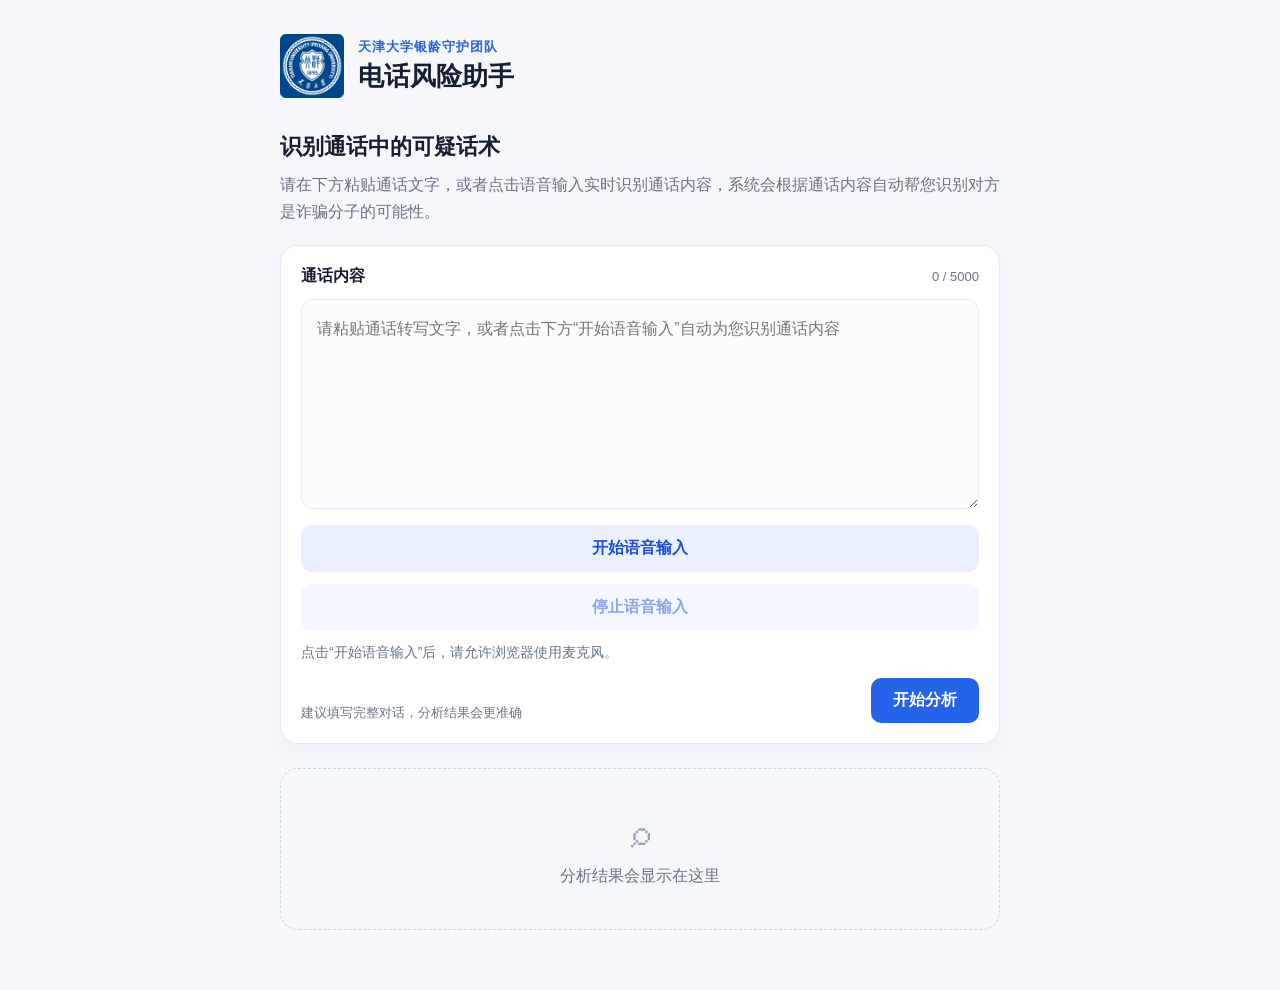
==== Anti-fraudGuardian/index.html @ eaddfd6e "Add files via upload program v0.1.0" ====
<!DOCTYPE html>
<html lang="zh-CN">
<head>
  <meta charset="UTF-8">
  <meta name="viewport" content="width=device-width, initial-scale=1.0">
  <meta name="theme-color" content="#f5f7fb">
  <title>天大银龄守护-电话风险助手</title>
  <link rel="stylesheet" href="styles/style.css">
</head>
<body>
  <main class="app">
    <header class="hero">
      <img
  class="logo"
  src="images/tju_badge_blue_padding.png"
  alt="天津大学校徽"
>
      <div>
        <p class="eyebrow">天津大学银龄守护团队</p>
        <h1>电话风险助手</h1>
      </div>
    </header>

    <section class="intro">
      <h2>识别通话中的可疑话术</h2>
      <p>
        请在下方粘贴通话文字，或者点击语音输入实时识别通话内容，系统会根据通话内容自动帮您识别对方是诈骗分子的可能性。
      </p>
    </section>

    <section class="input-card">
      <div class="section-title">
        <label for="transcript">通话内容</label>
        <span id="charCount">0 / 5000</span>
      </div>

      <textarea
        id="transcript"
        maxlength="5000"
        placeholder="请粘贴通话转写文字，或者点击下方“开始语音输入”自动为您识别通话内容"
      ></textarea>
    <div class="voice-controls">
      <button
        id="startVoiceButton"
        class="secondary-button"
        type="button"
      >
        开始语音输入
      </button>

      <button
        id="stopVoiceButton"
        class="secondary-button"
        type="button"
        disabled
      >
        停止语音输入
      </button>
    </div>

    <p id="voiceStatus" class="voice-status" role="status">
      点击“开始语音输入”后，请允许浏览器使用麦克风。
    </p>
      <div class="input-footer">
        <span class="hint">建议填写完整对话，分析结果会更准确</span>
        <button id="analyzeButton" class="primary-button">开始分析</button>
      </div>
    </section>

    <section id="emptyState" class="empty-state">
      <div class="empty-icon">⌕</div>
      <p>分析结果会显示在这里</p>
    </section>

    <section id="resultSection" class="result-section" hidden>
      <div id="riskCard" class="risk-card">
        <div class="risk-card-top">
          <div>
            <p class="result-label">综合判断</p>
            <h2 id="riskTitle">需要警惕</h2>
          </div>
          <div id="riskScore" class="risk-score">0</div>
        </div>
        <div class="score-track">
          <div id="scoreBar" class="score-bar"></div>
        </div>
        <p id="riskSummary" class="risk-summary"></p>
      </div>

      <div class="result-block">
        <div class="block-title">
          <span class="block-icon">标</span>
          <h3>可疑片段</h3>
        </div>
        <div id="highlightedText" class="highlighted-text"></div>
      </div>

      <div class="result-block">
        <div class="block-title">
          <span class="block-icon">!</span>
          <h3>风险线索</h3>
        </div>
        <div id="reasons" class="reasons"></div>
      </div>

      <div class="advice-card">
        <div class="block-title">
          <span class="block-icon">✓</span>
          <h3>建议</h3>
        </div>
        <p id="advice"></p>
      </div>

      <p class="disclaimer">
        本结果仅根据文字中的风险线索进行辅助判断，不能替代公安机关、银行或其他官方机构的判断。
      </p>

      <button id="resetButton" class="secondary-button">重新分析</button>
    </section>
  </main>

  <script src="scripts/app.js"></script>
  <script src="scripts/app.js"></script>
  <script src="scripts/voice.js"></script>
</body>
</html>
---- Anti-fraudGuardian/styles/style.css ----
:root {
  --blue: #2563eb;
  --blue-dark: #1d4ed8;
  --text: #172033;
  --muted: #687386;
  --border: #e5eaf1;
  --background: #f5f7fb;
  --white: #ffffff;
  --danger: #dc2626;
  --warning: #d97706;
  --safe: #15803d;
}

* {
  box-sizing: border-box;
}

body {
  margin: 0;
  min-width: 320px;
  background: var(--background);
  color: var(--text);
  font-family:
    -apple-system, BlinkMacSystemFont, "Segoe UI",
    "PingFang SC", "Microsoft YaHei", sans-serif;
}

button,
textarea {
  font: inherit;
}

.app {
  width: min(100% - 32px, 720px);
  margin: 0 auto;
  padding: 34px 0 60px;
}

.hero {
  display: flex;
  align-items: center;
  gap: 14px;
  margin-bottom: 34px;
}

.logo {
  display: block;
  width: 64px;
  height: 64px;
  flex: 0 0 64px;
  object-fit: contain;
}

.eyebrow {
  margin: 0 0 3px;
  color: var(--blue);
  font-size: 13px;
  font-weight: 700;
  letter-spacing: 0.08em;
}

h1,
h2,
h3,
p {
  margin-top: 0;
}

h1 {
  margin-bottom: 0;
  font-size: 26px;
}

.intro {
  margin-bottom: 20px;
}

.intro h2 {
  margin-bottom: 9px;
  font-size: 22px;
}

.intro p {
  margin-bottom: 0;
  color: var(--muted);
  line-height: 1.7;
}

.input-card,
.result-block,
.advice-card,
.risk-card {
  border: 1px solid var(--border);
  border-radius: 18px;
  background: var(--white);
  box-shadow: 0 8px 24px rgba(33, 50, 80, 0.05);
}

.input-card {
  padding: 20px;
}

.section-title,
.input-footer,
.risk-card-top,
.block-title {
  display: flex;
  align-items: center;
  justify-content: space-between;
}

.section-title {
  margin-bottom: 12px;
}

.section-title label {
  font-size: 16px;
  font-weight: 700;
}

.section-title span {
  color: var(--muted);
  font-size: 13px;
}

textarea {
  display: block;
  width: 100%;
  min-height: 210px;
  padding: 15px;
  resize: vertical;
  border: 1px solid var(--border);
  border-radius: 12px;
  outline: none;
  background: #fbfcfe;
  color: var(--text);
  font-size: 16px;
  line-height: 1.7;
}

textarea:focus {
  border-color: var(--blue);
  box-shadow: 0 0 0 3px rgba(37, 99, 235, 0.12);
}

.input-footer {
  align-items: flex-end;
  gap: 16px;
  margin-top: 14px;
}

.hint {
  color: var(--muted);
  font-size: 13px;
  line-height: 1.5;
}

button {
  cursor: pointer;
  border: 0;
  border-radius: 10px;
  font-weight: 700;
  transition: opacity 0.2s, transform 0.2s;
}

button:hover {
  opacity: 0.9;
}

button:active {
  transform: translateY(1px);
}

.primary-button {
  flex: 0 0 auto;
  padding: 12px 22px;
  background: var(--blue);
  color: white;
}

.secondary-button {
  width: 100%;
  padding: 13px;
  background: #eaf0ff;
  color: var(--blue-dark);
}

.empty-state {
  margin-top: 24px;
  padding: 42px 20px;
  border: 1px dashed #cbd5e1;
  border-radius: 18px;
  color: var(--muted);
  text-align: center;
}

.empty-state p {
  margin-bottom: 0;
}

.empty-icon {
  margin-bottom: 12px;
  color: #94a3b8;
  font-size: 38px;
}

.result-section {
  margin-top: 24px;
}

.risk-card {
  padding: 22px;
  border-top: 5px solid var(--warning);
}

.result-label {
  margin-bottom: 5px;
  color: var(--muted);
  font-size: 14px;
}

.risk-card h2 {
  margin-bottom: 0;
  font-size: 26px;
}

.risk-score {
  display: grid;
  width: 58px;
  height: 58px;
  place-items: center;
  border-radius: 50%;
  background: #fff1d6;
  color: var(--warning);
  font-size: 21px;
  font-weight: 800;
}

.score-track {
  height: 8px;
  margin: 22px 0 14px;
  overflow: hidden;
  border-radius: 10px;
  background: #edf0f5;
}

.score-bar {
  width: 0;
  height: 100%;
  border-radius: inherit;
  background: var(--warning);
  transition: width 0.5s ease;
}

.risk-summary {
  margin-bottom: 0;
  color: var(--muted);
  line-height: 1.6;
}

.result-block,
.advice-card {
  margin-top: 16px;
  padding: 20px;
}

.block-title {
  justify-content: flex-start;
  gap: 9px;
  margin-bottom: 14px;
}

.block-title h3 {
  margin-bottom: 0;
  font-size: 17px;
}

.block-icon {
  display: grid;
  width: 26px;
  height: 26px;
  place-items: center;
  border-radius: 8px;
  background: #eaf0ff;
  color: var(--blue);
  font-size: 14px;
  font-weight: 800;
}

.highlighted-text {
  padding: 15px;
  border-radius: 12px;
  background: #f8fafc;
  white-space: pre-wrap;
  line-height: 1.9;
}

.highlight {
  padding: 2px 4px;
  border-radius: 4px;
  background: #ffdfdf;
  color: #b42318;
  font-weight: 700;
}

.reasons {
  display: grid;
  gap: 10px;
}

.reason {
  padding: 13px 14px;
  border-radius: 10px;
  background: #fff8eb;
  color: #754d08;
  line-height: 1.6;
}

.reason strong {
  display: block;
  margin-bottom: 3px;
  color: #8a5a00;
}

.advice-card {
  background: #eff6ff;
}

.advice-card p {
  margin-bottom: 0;
  color: #24466f;
  line-height: 1.7;
}

.disclaimer {
  margin: 18px 4px;
  color: var(--muted);
  font-size: 12px;
  line-height: 1.6;
}

@media (max-width: 520px) {
  .app {
    width: min(100% - 22px, 720px);
    padding-top: 24px;
  }

  .input-footer {
    align-items: stretch;
    flex-direction: column;
  }

  .primary-button {
    width: 100%;
  }

  textarea {
    min-height: 230px;
  }
}

.voice-controls {
  display: flex;
  flex-wrap: wrap;
  gap: 12px;
  margin-top: 16px;
}

.voice-controls button:disabled {
  opacity: 0.5;
  cursor: not-allowed;
}

.voice-status {
  margin: 10px 0 0;
  color: #64748b;
  font-size: 14px;
  line-height: 1.6;
}
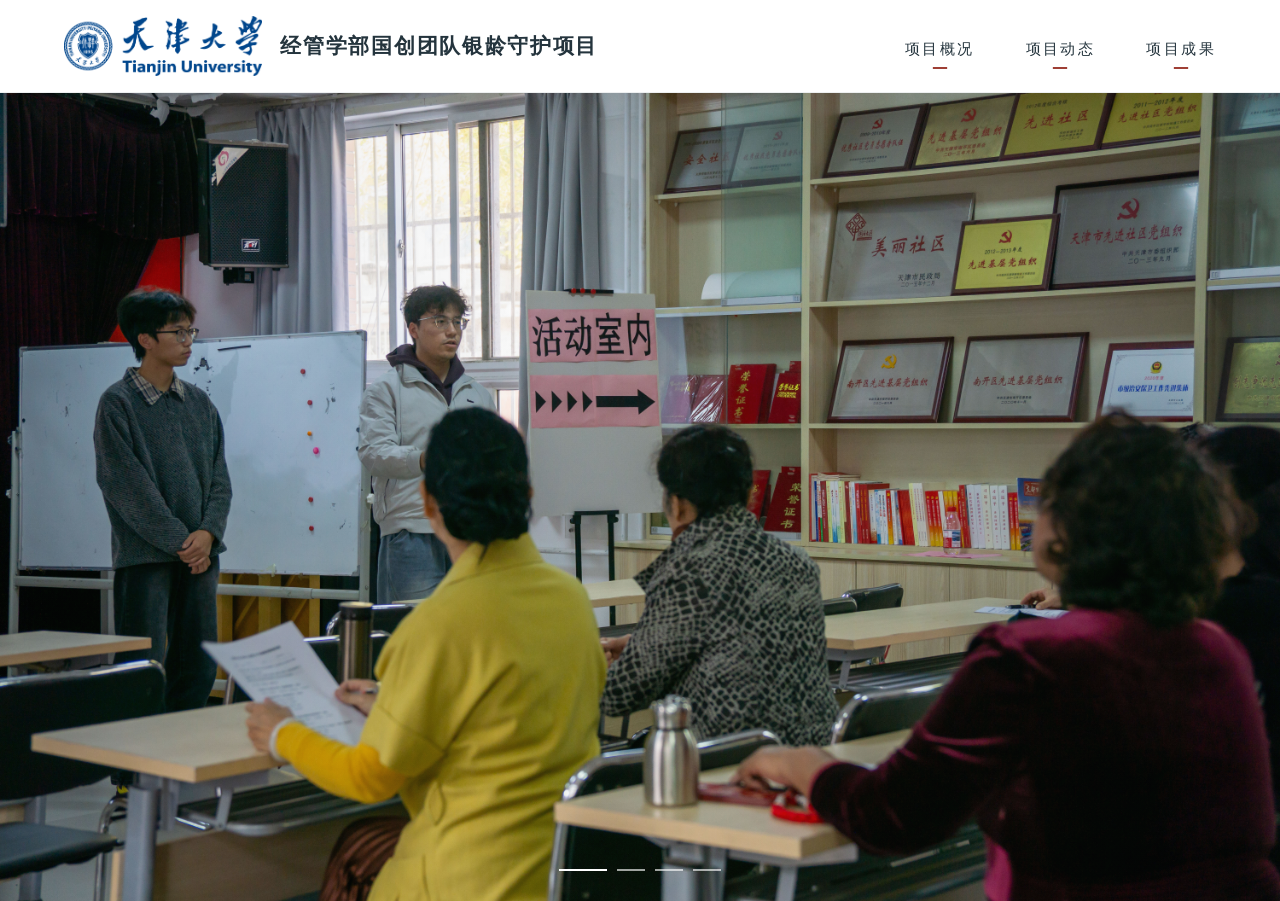
==== commit 3e4d7e63: "Add files via upload update the original folder" ====
--- a/Anti-fraudGuardian/index.html
+++ b/Anti-fraudGuardian/index.html
@@ -3,124 +3,62 @@
 <head>
   <meta charset="UTF-8">
   <meta name="viewport" content="width=device-width, initial-scale=1.0">
-  <meta name="theme-color" content="#f5f7fb">
-  <title>天大银龄守护-电话风险助手</title>
-  <link rel="stylesheet" href="styles/style.css">
+  <meta name="theme-color" content="#ffffff">
+  <title>经管学部国创团队银龄守护项目</title>
+  <link rel="stylesheet" href="styles/home.css">
 </head>
 <body>
-  <main class="app">
-    <header class="hero">
+  <header class="site-header">
+    <a class="brand" href="#" aria-label="银龄守护项目首页">
       <img
-  class="logo"
-  src="images/tju_badge_blue_padding.png"
-  alt="天津大学校徽"
->
-      <div>
-        <p class="eyebrow">天津大学银龄守护团队</p>
-        <h1>电话风险助手</h1>
-      </div>
-    </header>
+        class="brand-logo"
+        src="images/tju_tp.png"
+        alt="天津大学校徽"
+      >
+      <span class="brand-title">经管学部国创团队银龄守护项目</span>
+    </a>
 
-    <section class="intro">
-      <h2>识别通话中的可疑话术</h2>
-      <p>
-        请在下方粘贴通话文字，或者点击语音输入实时识别通话内容，系统会根据通话内容自动帮您识别对方是诈骗分子的可能性。
-      </p>
+    <nav class="main-nav" aria-label="主导航">
+      <a href="overview.html">项目概况</a>
+      <a href="#" class="news-link">项目动态</a>
+      <a href="results.html">项目成果</a>
+    </nav>
+
+    <button class="menu-button" type="button" aria-label="打开导航菜单" aria-expanded="false">
+      <span></span>
+      <span></span>
+      <span></span>
+    </button>
+  </header>
+
+  <main>
+    <section class="hero-carousel" aria-label="项目图片轮播">
+      <div class="carousel-track"></div>
+
+      <button class="carousel-control carousel-prev" type="button" aria-label="上一张图片">
+        <span aria-hidden="true">‹</span>
+      </button>
+
+      <button class="carousel-control carousel-next" type="button" aria-label="下一张图片">
+        <span aria-hidden="true">›</span>
+      </button>
+
+      <div class="carousel-dots" aria-label="选择轮播图片"></div>
     </section>
 
-    <section class="input-card">
-      <div class="section-title">
-        <label for="transcript">通话内容</label>
-        <span id="charCount">0 / 5000</span>
-      </div>
-
-      <textarea
-        id="transcript"
-        maxlength="5000"
-        placeholder="请粘贴通话转写文字，或者点击下方“开始语音输入”自动为您识别通话内容"
-      ></textarea>
-    <div class="voice-controls">
-      <button
-        id="startVoiceButton"
-        class="secondary-button"
-        type="button"
-      >
-        开始语音输入
-      </button>
-
-      <button
-        id="stopVoiceButton"
-        class="secondary-button"
-        type="button"
-        disabled
-      >
-        停止语音输入
-      </button>
-    </div>
-
-    <p id="voiceStatus" class="voice-status" role="status">
-      点击“开始语音输入”后，请允许浏览器使用麦克风。
-    </p>
-      <div class="input-footer">
-        <span class="hint">建议填写完整对话，分析结果会更准确</span>
-        <button id="analyzeButton" class="primary-button">开始分析</button>
-      </div>
-    </section>
-
-    <section id="emptyState" class="empty-state">
-      <div class="empty-icon">⌕</div>
-      <p>分析结果会显示在这里</p>
-    </section>
-
-    <section id="resultSection" class="result-section" hidden>
-      <div id="riskCard" class="risk-card">
-        <div class="risk-card-top">
-          <div>
-            <p class="result-label">综合判断</p>
-            <h2 id="riskTitle">需要警惕</h2>
-          </div>
-          <div id="riskScore" class="risk-score">0</div>
-        </div>
-        <div class="score-track">
-          <div id="scoreBar" class="score-bar"></div>
-        </div>
-        <p id="riskSummary" class="risk-summary"></p>
-      </div>
-
-      <div class="result-block">
-        <div class="block-title">
-          <span class="block-icon">标</span>
-          <h3>可疑片段</h3>
-        </div>
-        <div id="highlightedText" class="highlighted-text"></div>
-      </div>
-
-      <div class="result-block">
-        <div class="block-title">
-          <span class="block-icon">!</span>
-          <h3>风险线索</h3>
-        </div>
-        <div id="reasons" class="reasons"></div>
-      </div>
-
-      <div class="advice-card">
-        <div class="block-title">
-          <span class="block-icon">✓</span>
-          <h3>建议</h3>
-        </div>
-        <p id="advice"></p>
-      </div>
-
-      <p class="disclaimer">
-        本结果仅根据文字中的风险线索进行辅助判断，不能替代公安机关、银行或其他官方机构的判断。
-      </p>
-
-      <button id="resetButton" class="secondary-button">重新分析</button>
-    </section>
+    <span id="overview" class="anchor-target"></span>
+    <span id="news" class="anchor-target"></span>
+    <span id="results" class="anchor-target"></span>
   </main>
 
-  <script src="scripts/app.js"></script>
-  <script src="scripts/app.js"></script>
-  <script src="scripts/voice.js"></script>
+  <script src="scripts/home.js"></script>
+  <script>
+  document.querySelectorAll(".news-link").forEach((link) => {
+    link.addEventListener("click", (event) => {
+      event.preventDefault();
+      alert("该页面还没有完工哦~看看别的吧");
+    });
+  });
+</script>
 </body>
 </html>
--- a/Anti-fraudGuardian/styles/home.css
+++ b/Anti-fraudGuardian/styles/home.css
@@ -0,0 +1,334 @@
+:root {
+  --ink: #24343d;
+  --muted: #68777b;
+  --red: #9f3f35;
+  --gold: #bd8e56;
+  --line: rgba(36, 52, 61, 0.2);
+  --white: #ffffff;
+}
+
+* {
+  box-sizing: border-box;
+}
+
+html {
+  scroll-behavior: smooth;
+}
+
+body {
+  margin: 0;
+  min-width: 320px;
+  background: var(--white);
+  color: var(--ink);
+  font-family:
+    "Noto Serif SC",
+    "Source Han Serif SC",
+    "Songti SC",
+    "STSong",
+    "Microsoft YaHei",
+    serif;
+}
+
+button,
+a {
+  font: inherit;
+}
+
+button {
+  border: 0;
+}
+
+.site-header {
+  position: relative;
+  z-index: 10;
+  display: flex;
+  align-items: center;
+  justify-content: space-between;
+  min-height: 92px;
+  padding: 16px clamp(24px, 5vw, 76px);
+  background: rgba(255, 255, 255, 0.98);
+  border-bottom: 1px solid rgba(36, 52, 61, 0.08);
+}
+
+.brand {
+  display: inline-flex;
+  align-items: center;
+  min-width: 0;
+  color: var(--ink);
+  text-decoration: none;
+}
+
+.brand-logo {
+  display: block;
+  width: auto;
+  height: 60px;
+  object-fit: contain;
+  flex: 0 0 auto;
+}
+
+.brand-title {
+  margin-left: 18px;
+  color: var(--ink);
+  font-size: clamp(16px, 1.65vw, 30px);
+  font-weight: 600;
+  letter-spacing: 0.08em;
+  white-space: nowrap;
+}
+
+.main-nav {
+  display: flex;
+  align-items: center;
+  gap: clamp(28px, 4vw, 64px);
+  margin-left: 32px;
+}
+
+.main-nav a {
+  position: relative;
+  padding: 16px 0 10px;
+  color: var(--ink);
+  font-size: 15px;
+  letter-spacing: 0.16em;
+  text-decoration: none;
+  white-space: nowrap;
+  transition: color 180ms ease;
+}
+
+.main-nav a::after {
+  position: absolute;
+  right: 0;
+  bottom: 0;
+  left: 0;
+  width: 22px;
+  height: 2px;
+  margin: auto;
+  background: var(--red);
+  content: "";
+  transform: scaleX(0.65);
+  transform-origin: center;
+  transition: transform 180ms ease, width 180ms ease;
+}
+
+.main-nav a:hover,
+.main-nav a:focus-visible {
+  color: var(--red);
+}
+
+.main-nav a:hover::after,
+.main-nav a:focus-visible::after {
+  width: 34px;
+  transform: scaleX(1);
+}
+
+.menu-button {
+  display: none;
+  width: 42px;
+  height: 42px;
+  padding: 9px;
+  background: transparent;
+  cursor: pointer;
+}
+
+.menu-button span {
+  display: block;
+  height: 1px;
+  margin: 6px 0;
+  background: var(--ink);
+}
+
+.hero-carousel {
+  position: relative;
+  width: 100%;
+  height: calc(100vh - 92px);
+  min-height: 520px;
+  overflow: hidden;
+  background: #ede8df;
+}
+
+.carousel-track {
+  position: absolute;
+  inset: 0;
+}
+
+.carousel-slide {
+  position: absolute;
+  inset: 0;
+  background-position: center;
+  background-size: cover;
+  opacity: 0;
+  transform: scale(1.025);
+  transition: opacity 900ms ease, transform 6s ease;
+}
+
+.carousel-slide.is-active {
+  opacity: 1;
+  transform: scale(1);
+}
+
+.carousel-slide::after {
+  position: absolute;
+  inset: 0;
+  background: linear-gradient(
+    90deg,
+    rgba(33, 44, 47, 0.08),
+    rgba(255, 255, 255, 0.02) 55%,
+    rgba(33, 44, 47, 0.1)
+  );
+  content: "";
+}
+
+.carousel-control {
+  position: absolute;
+  top: 50%;
+  z-index: 2;
+  display: grid;
+  width: 48px;
+  height: 48px;
+  place-items: center;
+  border: 1px solid rgba(255, 255, 255, 0.7);
+  border-radius: 50%;
+  background: rgba(36, 52, 61, 0.18);
+  color: var(--white);
+  cursor: pointer;
+  opacity: 0;
+  transform: translateY(-50%);
+  transition: opacity 180ms ease, background 180ms ease;
+}
+
+.hero-carousel:hover .carousel-control,
+.carousel-control:focus-visible {
+  opacity: 1;
+}
+
+.carousel-control:hover {
+  background: rgba(159, 63, 53, 0.78);
+}
+
+.carousel-control span {
+  margin-top: -4px;
+  font-family: Arial, sans-serif;
+  font-size: 34px;
+  font-weight: 200;
+  line-height: 1;
+}
+
+.carousel-prev {
+  left: clamp(18px, 3vw, 48px);
+}
+
+.carousel-next {
+  right: clamp(18px, 3vw, 48px);
+}
+
+.carousel-dots {
+  position: absolute;
+  bottom: 30px;
+  left: 50%;
+  z-index: 2;
+  display: flex;
+  gap: 10px;
+  transform: translateX(-50%);
+}
+
+.carousel-dot {
+  width: 28px;
+  height: 2px;
+  padding: 0;
+  background: rgba(255, 255, 255, 0.62);
+  cursor: pointer;
+  transition: width 180ms ease, background 180ms ease;
+}
+
+.carousel-dot.is-active {
+  width: 48px;
+  background: var(--white);
+}
+
+.anchor-target {
+  position: absolute;
+  top: -100px;
+}
+
+@media (max-width: 760px) {
+  .site-header {
+    min-height: 76px;
+    padding: 12px 18px;
+  }
+
+  .brand-logo {
+    width: 48px;
+    height: 48px;
+  }
+
+  .brand-title {
+    max-width: 210px;
+    margin-left: 11px;
+    font-size: 14px;
+    line-height: 1.5;
+    letter-spacing: 0.04em;
+    white-space: normal;
+  }
+
+  .menu-button {
+    display: block;
+  }
+
+  .main-nav {
+    position: absolute;
+    top: 100%;
+    right: 18px;
+    left: 18px;
+    display: none;
+    flex-direction: column;
+    align-items: stretch;
+    gap: 0;
+    margin: 0;
+    padding: 10px 20px;
+    background: rgba(255, 255, 255, 0.98);
+    border: 1px solid rgba(36, 52, 61, 0.1);
+    box-shadow: 0 12px 28px rgba(36, 52, 61, 0.1);
+  }
+
+  .main-nav.is-open {
+    display: flex;
+  }
+
+  .main-nav a {
+    padding: 14px 0;
+  }
+
+  .main-nav a::after {
+    right: auto;
+    left: 0;
+    margin: 0;
+  }
+
+  .hero-carousel {
+    height: calc(100vh - 76px);
+    min-height: 420px;
+  }
+
+  .carousel-control {
+    width: 38px;
+    height: 38px;
+    opacity: 1;
+  }
+
+  .carousel-control span {
+    font-size: 28px;
+  }
+
+  .carousel-dots {
+    bottom: 20px;
+  }
+}
+
+@media (prefers-reduced-motion: reduce) {
+  html {
+    scroll-behavior: auto;
+  }
+
+  .carousel-slide {
+    transition: opacity 300ms ease;
+    transform: none;
+  }
+}
